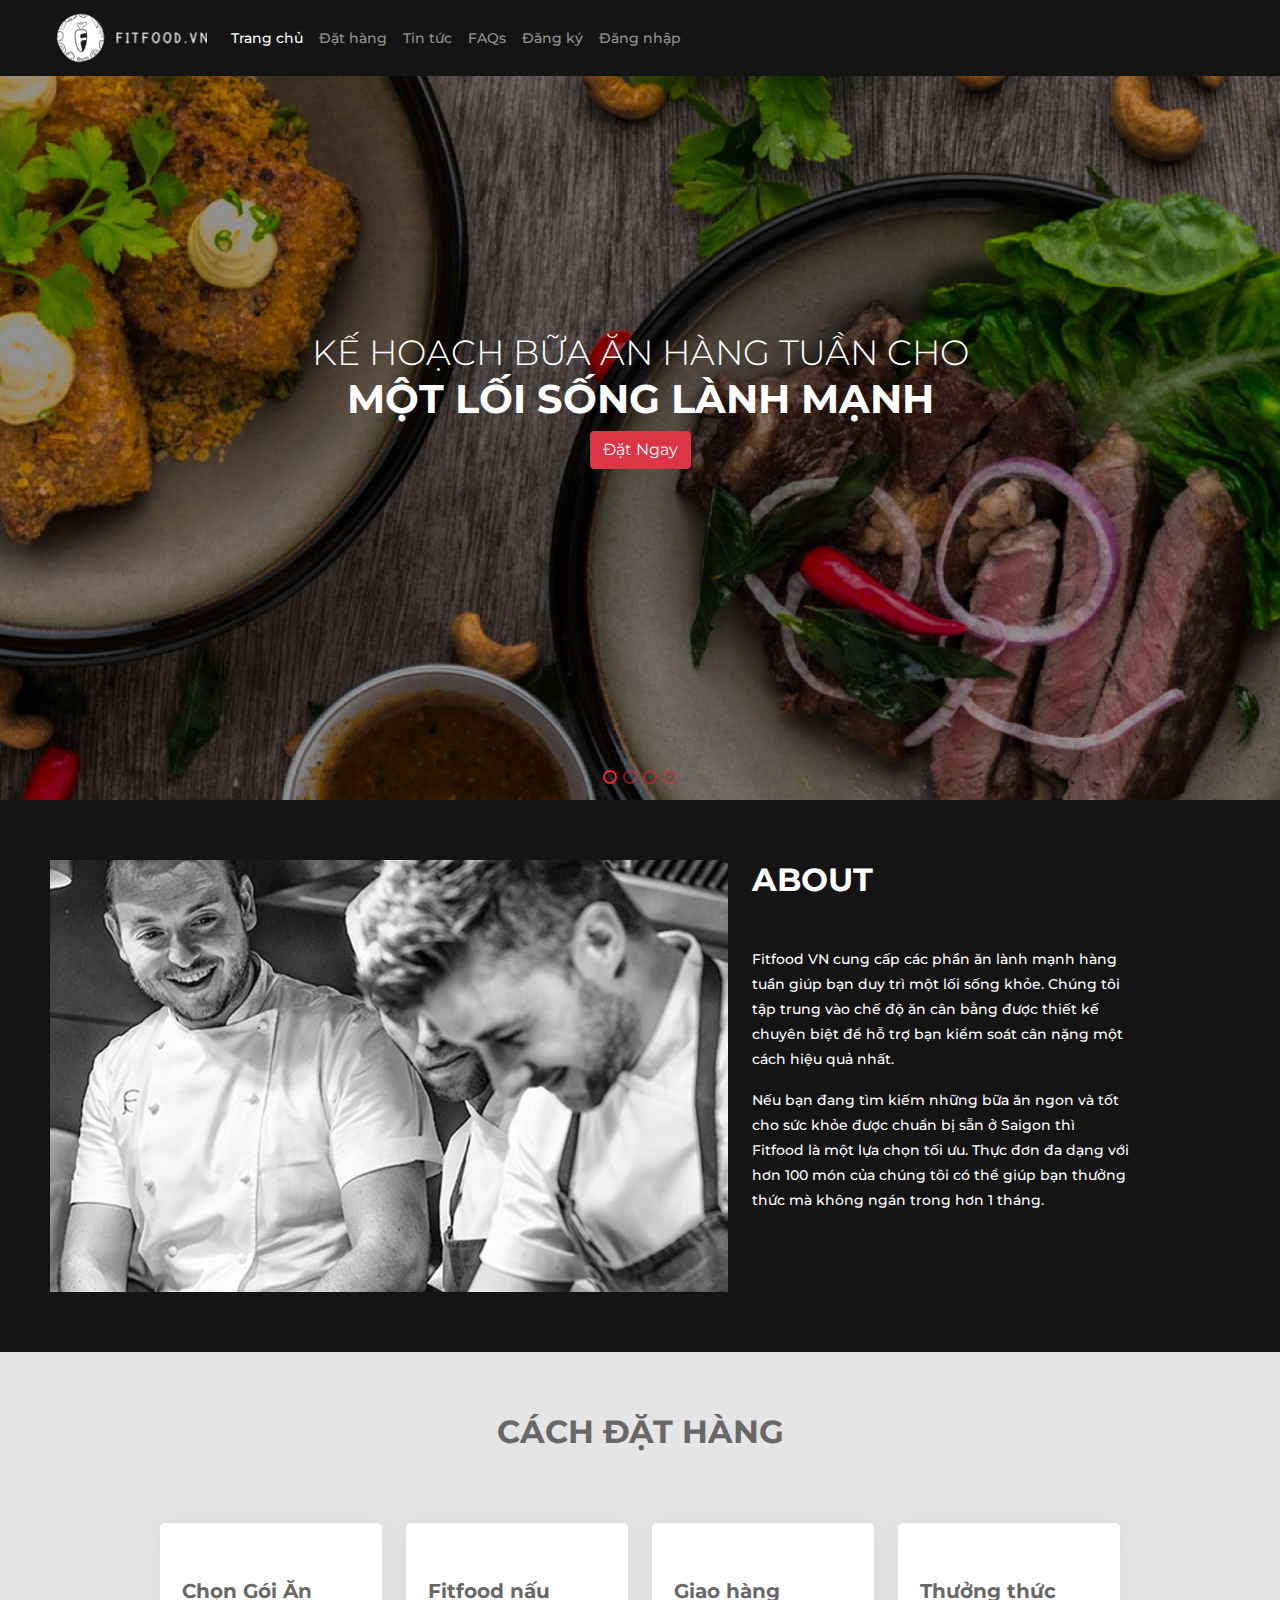
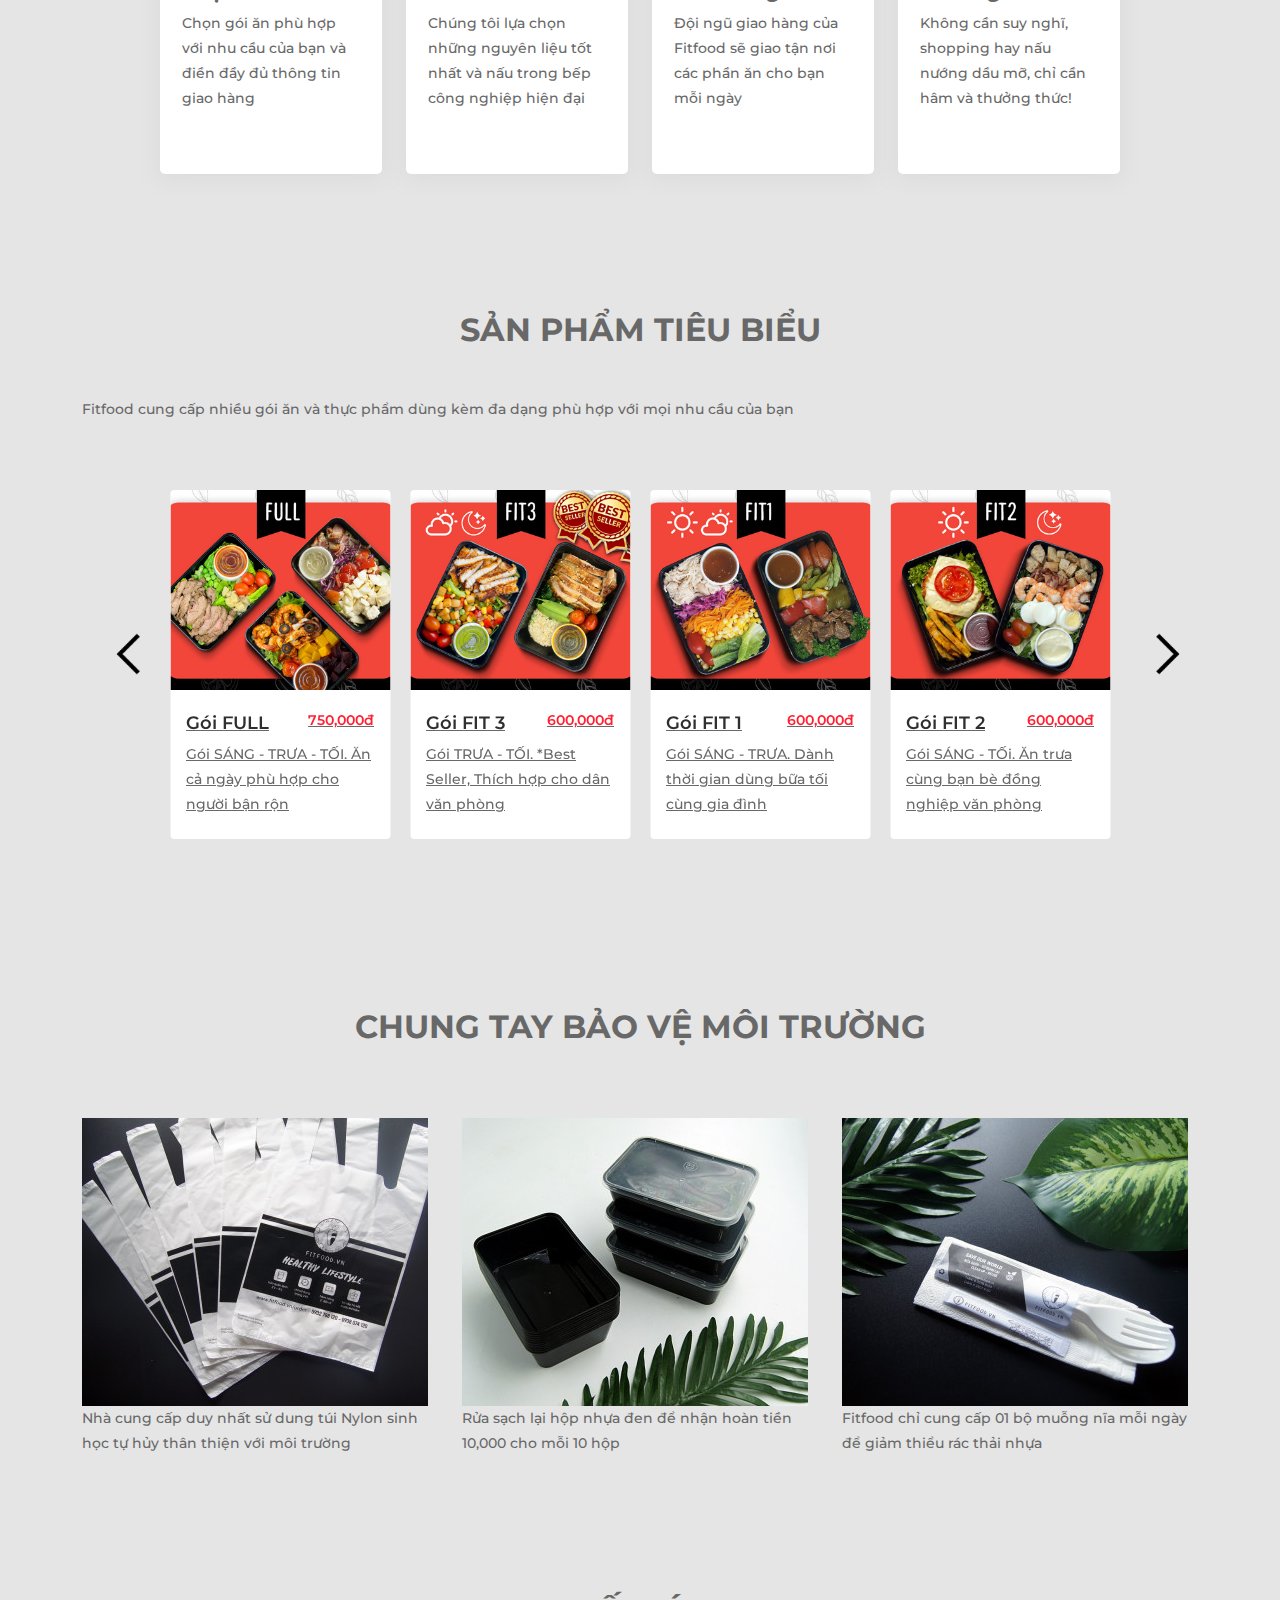
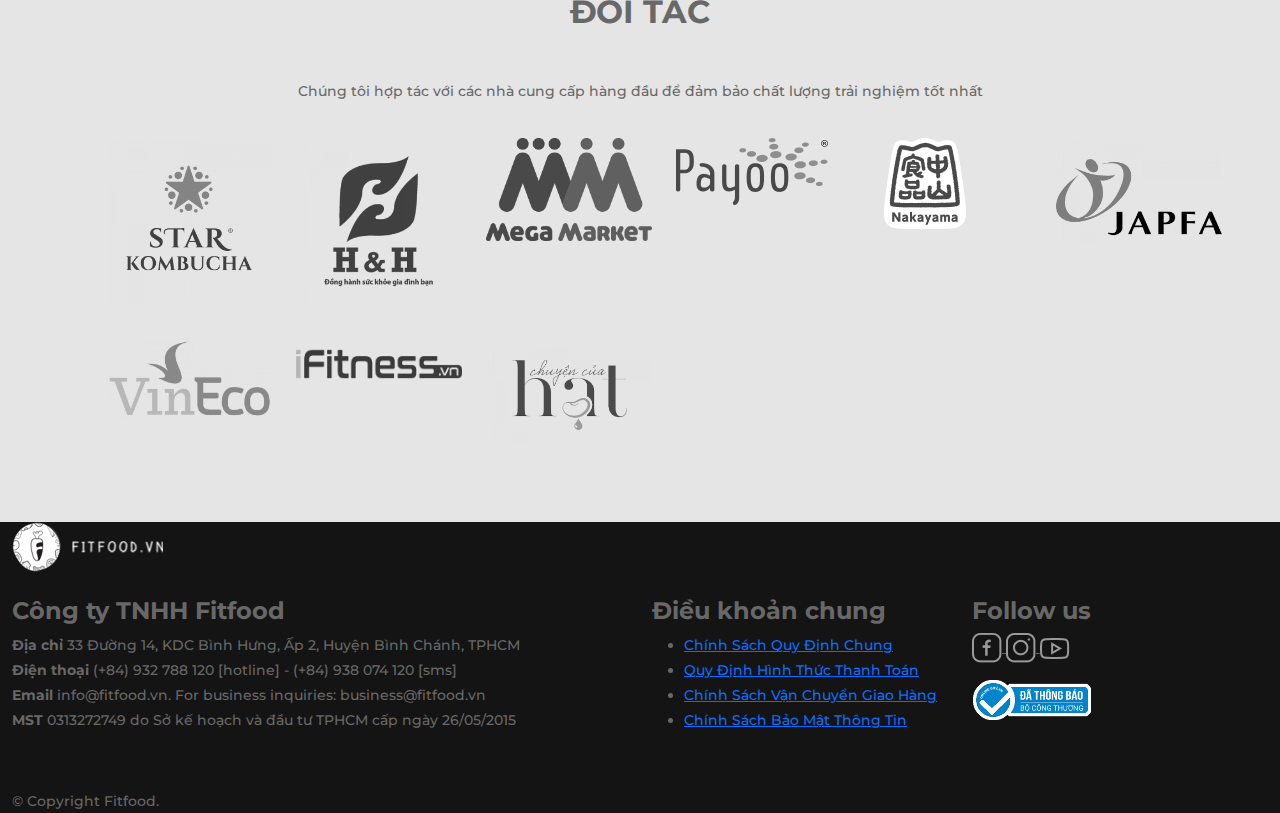
==== index.html @ a764856c "frontend for index,news,FAQs" ====
<!DOCTYPE html>
<html lang="en">

<head>
    <meta charset="UTF-8">
    <meta http-equiv="X-UA-Compatible" content="IE=edge">
    <meta name="viewport" content="width=device-width, initial-scale=1.0">
    <meta name="lang" content="vi">
    <title>Fitfood VN</title>
    <link rel="icon" href="favicon.ico">
    <link href="https://fonts.googleapis.com/css?family=Montserrat:300,400,500,600,700" rel="stylesheet">
    <script src="js/jquery-3.6.0.min.js"></script>
    <link rel="stylesheet" href="css/jquery.bxslider.min.css">
    <link rel="stylesheet" href="css/bootstrap.min.css">
    <link rel="stylesheet" href="css/style.css">
</head>

<body>
    <nav class="navbar navbar-expand-xl navbar-dark bg-dark fixed-top">
        <div class="container-fluid">
            <button class="navbar-toggler" type="button" data-bs-toggle="collapse" data-bs-target="#main-navigation"
                aria-controls="main-navigation" aria-expanded="false" aria-label="Toggle navigation">
                <span class="navbar-toggler-icon"></span>
            </button>
            <a class="navbar-brand " href="index.html"><img src="images/product/logo-fitfood.png" alt="" /></a>


            <div class="collapse navbar-collapse " id="main-navigation">
                <ul class="nav navbar-nav mr-auto ml-xl-auto order-2 order-xl-0">
                    <li class="nav-item">
                        <a class="active nav-link" href="index.html">
                            Trang chủ
                        </a>
                    </li>
                    <li class="nav-item">
                        <a class="nav-link" href="#">
                            Đặt hàng
                        </a>
                    </li>

                    <li class="nav-item">
                        <a class="nav-link" href="news.html">
                            Tin tức
                        </a>
                    </li>

                    <li class="nav-item">
                        <a class="nav-link" href="FAQs.html">
                            FAQs
                        </a>
                    </li>
                </ul>
                <ul class="nav navbar-nav navbar-sub order-1 order-xl-0">
                    <!-- Chưa đăng nhập -->
                    <li class="nav-item"><a id="btn-register" class="nav-link">Đăng ký</a></li>
                    <li class="nav-item"><a id="btn-login" class="nav-link">Đăng nhập</a></li>
                </ul>
            </div>
        </div>

    </nav>
    <main role="main">
        <!-- main slider -->
        <div id="main-banner" class="carousel slide" data-bs-ride="carousel">
            <ol class="carousel-indicators">
                <li data-bs-target="#main-banner" data-bs-slide-to="0" class="active"></li>
                <li data-bs-target="#main-banner" data-bs-slide-to="1"></li>
                <li data-bs-target="#main-banner" data-bs-slide-to="2"></li>
                <li data-bs-target="#main-banner" data-bs-slide-to="3"></li>
            </ol>
            <div class="carousel-inner">
                <div class="carousel-item active">
                    <img class="first-slide" src="images/product/1920x800/slider-1-1.jpg" alt="First slide"
                        class="img-responsive">
                    <div class="container">
                        <div class="carousel-caption">
                            <h1 class="title title-center">
                                <small>Kế hoạch bữa ăn hàng tuần cho </small> một lối sống lành mạnh
                            </h1>
                            <a href="#r" class="btn btn-danger">Đặt Ngay</a>
                        </div>
                    </div>
                </div>
                <div class="carousel-item">
                    <img class="second-slide" src="images/product/1920x800/slider-1-2.jpg" alt="Second slide"
                        class="img-responsive">
                    <div class="container">
                        <div class="carousel-caption ">
                            <h1 class="title title-center">
                                Trải nghiệm bữa ăn sạch <small>tươi ngon giàu dinh dưỡng</small>
                            </h1>
                            <a href="#" class="btn btn-danger">Đặt Ngay</a>
                        </div>
                    </div>
                </div>
                <div class="carousel-item">
                    <img class="third-slide " src="images/product/1920x800/slider-1-3.jpg" alt="Third slide">
                    <div class="container">
                        <div class="carousel-caption ">
                            <h1 class="title title-center">
                                <small>Nhà cung cấp bữa ăn sạch</small>lớn nhất Sài Gòn
                            </h1>
                        </div>
                    </div>
                </div>
                <div class="carousel-item">
                    <img class="fourth-slide" src="images/product/1920x800/slider-1-4.jpg" alt="Fourth slide">
                    <div class="container">
                        <div class="carousel-caption ">
                            <h1 class="title title-center">
                                Giải pháp Eat Clean <small>giao tận nơi</small>
                            </h1>
                        </div>
                    </div>
                </div>
            </div>

        </div>
        <!-- main about -->
        <section class="main-about">
            <div class="container-fluid bg-dark">
                <div class="row">
                    <div class="col-md-7 order-last order-md-first">
                        <img src="images/product/img-about-mobile.png" alt="" class="img-fluid" />
                    </div>
                    <div class="col-md-5 col-lg-4 text-white">
                        <h2 class="title pb-4 mb-4">About</h2>
                        <p>Fitfood VN cung cấp các phần ăn lành mạnh hàng tuần giúp bạn duy trì một lối sống khỏe.
                            Chúng
                            tôi tập trung vào chế độ ăn cân bằng được thiết kế chuyên biệt để hỗ trợ bạn kiểm soát
                            cân
                            nặng một cách hiệu quả nhất.
                        </p>
                        Nếu bạn đang tìm kiếm những bữa ăn ngon và tốt cho sức khỏe được chuẩn bị sẵn ở Saigon thì
                        Fitfood là một lựa chọn tối ưu. Thực đơn đa dạng với hơn 100 món của chúng tôi có thể giúp
                        bạn
                        thưởng thức mà không ngán trong hơn 1 tháng.
                        </p>
                    </div>
                </div>
            </div>
        </section>
        <!-- how it work -->
        <section class="how-it-work">
            <div class="container-fluid">
                <h2 class="title title-center pb-4 mb-5">Cách đặt hàng</h2>
                <div class="row">
                    <div class="offset-xl-1 col-xl-10">
                        <div class="row">
                            <div class="col-md-6 col-lg-3 mb-3">
                                <div class="item">

                                    <h5>Chọn Gói Ăn</h5>
                                    <p>Chọn gói ăn phù hợp với nhu cầu của bạn và điền đầy đủ thông tin giao hàng
                                    </p>
                                </div>
                            </div>
                            <div class="col-md-6 col-lg-3 mb-3">
                                <div class="item">

                                    <h5>Fitfood nấu</h5>
                                    <p>Chúng tôi lựa chọn những nguyên liệu tốt nhất và nấu trong bếp công nghiệp
                                        hiện
                                        đại</p>
                                </div>
                            </div>
                            <div class="col-md-6 col-lg-3 mb-3">
                                <div class="item">

                                    <h5>Giao hàng</h5>
                                    <p>Đội ngũ giao hàng của Fitfood sẽ giao tận nơi các phần ăn cho bạn mỗi ngày
                                    </p>
                                </div>
                            </div>
                            <div class="col-md-6 col-lg-3 mb-3">
                                <div class="item">

                                    <h5>Thưởng thức</h5>
                                    <p>Không cần suy nghĩ, shopping hay nấu nướng dầu mỡ, chỉ cần hâm và thưởng
                                        thức!
                                    </p>
                                </div>
                            </div>
                        </div>
                    </div>
                </div>
            </div>
        </section>
        <!-- featured product -->
        <section class="featured-product">
            <div class="container">
                <h2 class="title title-center pb-4 mb-4">Sản phẩm tiêu biểu</h2>
                <p class="des mb-5">Fitfood cung cấp nhiều gói ăn và thực phẩm dùng kèm đa dạng phù hợp với mọi nhu
                    cầu
                    của bạn</p>
                <div class="products">
                    <ul class="bxslider">
                        <li>
                            <a href="https://fitfood.vn/product/full" class="link">
                                <div class="card">
                                    <img src="images/product/500x315/full.jpg" class="card-img-top" alt="">
                                    <div class="card-body">
                                        <h5 class="card-title d-flex justify-content-between">Gói FULL
                                            <span>750,000đ</span>
                                        </h5>
                                        <p class="card-text">Gói SÁNG - TRƯA - TỐI. Ăn cả ngày phù hợp cho người bận
                                            rộn
                                        </p>

                                    </div>
                                </div>
                            </a>
                        </li>
                        <li>
                            <a href="https://fitfood.vn/product/fit3" class="link">
                                
                                <div class="card">
                                    <img src="images/product/500x315/fit3.jpg" class="card-img-top" alt="">
                                    <div class="card-body">
                                        <h5 class="card-title d-flex justify-content-between">Gói FIT 3
                                            <span>600,000đ</span>
                                        </h5>
                                        <p class="card-text">Gói TRƯA - TỐI. *Best Seller, Thích hợp cho dân văn
                                            phòng
                                        </p>

                                    </div>
                                </div>
                            </a>
                        </li>
                        <li>
                            <a href="https://fitfood.vn/product/fit1" class="link">
                                <div class="card">
                                    <img src="images/product/500x315/fit1.jpg" class="card-img-top" alt="">
                                    <div class="card-body">
                                        <h5 class="card-title d-flex justify-content-between">Gói FIT 1
                                            <span>600,000đ</span>
                                        </h5>
                                        <p class="card-text">Gói SÁNG - TRƯA. Dành thời gian dùng bữa tối cùng gia
                                            đình
                                        </p>

                                    </div>
                                </div>
                            </a>
                        </li>
                        <li>
                            <a href="https://fitfood.vn/product/fit2" class="link">
                                <div class="card">
                                    <img src="images/product/500x315/fit2.jpg" class="card-img-top" alt="">
                                    <div class="card-body">
                                        <h5 class="card-title d-flex justify-content-between">Gói FIT 2
                                            <span>600,000đ</span>
                                        </h5>
                                        <p class="card-text">Gói SÁNG - TỐi. Ăn trưa cùng bạn bè đồng nghiệp văn
                                            phòng
                                        </p>

                                    </div>
                                </div>
                            </a>
                        </li>
                        <li>
                            <a href="https://fitfood.vn/product/meat-s" class="link">
                                <div class="card">
                                    <img src="images/product/500x315/meat-s.jpg" class="card-img-top" alt="">
                                    <div class="card-body">
                                        <h5 class="card-title d-flex justify-content-between">Gói MEAT-S
                                            <span>1,200,000đ</span>
                                        </h5>
                                        <p class="card-text">Gói MEAT thêm phần ăn sáng thường. Tập luyện cường độ
                                            nặng
                                        </p>

                                    </div>
                                </div>
                            </a>
                        </li>
                        <li>
                            <a href="https://fitfood.vn/product/meat" class="link">
                                <div class="card">
                                    <img src="images/product/500x315/meat.jpg" class="card-img-top" alt="">
                                    <div class="card-body">
                                        <h5 class="card-title d-flex justify-content-between">Gói MEAT
                                            <span>950,000đ</span>
                                        </h5>
                                        <p class="card-text">Gói TRƯA - TỐI. Dành cho dân Gym. Gấp đôi đạm và rau
                                            củ.
                                        </p>

                                    </div>
                                </div>
                            </a>
                        </li>
                        <li>
                            <a href="https://fitfood.vn/product/veg" class="link">
                                <div class="card">
                                    <img src="images/product/500x315/veg.jpg" class="card-img-top" alt="">
                                    <div class="card-body">
                                        <h5 class="card-title d-flex justify-content-between">Gói CHAY
                                            <span>600,000đ</span>
                                        </h5>
                                        <p class="card-text">Gói CHAY menu riêng 2 bữa. Nấu theo phong cách Âu</p>

                                    </div>
                                </div>
                            </a>
                        </li>
                    </ul>

                </div>
            </div>
        </section>
        <!-- environmental friendly -->
        <section class="environmental">
            <div class="container">
                <h2 class="title title-center pb-4 mb-5">Chung tay bảo vệ Môi trường</h2>
                <div class="row slider">
                    <div class="col-md-4 item">
                        <img src="images/product/346x248/tui ni long.jfif" alt="" border="0" class="img-fluid" />
                        <p>Nhà cung cấp duy nhất sử dung túi Nylon sinh học tự hủy thân thiện với môi trường</p>
                    </div>
                    <div class="col-md-4 item">
                        <img src="images/product/346x248/hop nhua.jfif" alt="" border="0" class="img-fluid" />
                        <p>Rửa sạch lại hộp nhựa đen để nhận hoàn tiền 10,000 cho mỗi 10 hộp</p>
                    </div>
                    <div class="col-md-4 item">
                        <img src="images/product/346x248/muong dia.jfif" alt="" border="0" class="img-fluid" />
                        <p>Fitfood chỉ cung cấp 01 bộ muỗng nĩa mỗi ngày để giảm thiểu rác thải nhựa</p>
                    </div>
                </div>
            </div>
        </section>
        <!-- partners -->
        <section class="partners">
            <div class="container">
                <h2 class="title title-center pb-4 mb-4">Đối tác</h2>
                <p class="text-center">Chúng tôi hợp tác với các nhà cung cấp hàng đầu để đảm bảo chất lượng trải
                    nghiệm
                    tốt nhất</p>
                <div class="text-center">
                    <div class="row">
                        <div class="col-2">
                            <img src="images/product/300x0/logo-star-kombucha.png" alt="" border="0" class="img-fluid" />
                        </div>
                        <div class="col-2">
                            <img src="images/product/300x0/logo-H&H.png" alt="" border="0" class="img-fluid" />
                        </div>
                        <div class="col-2">
                            <img src="images/product/300x0/logo-megamarket.png" alt="" border="0" class="img-fluid" />
                        </div>
                        <div class="col-2">
                            <img src="images/product/300x0/logo-payoo.png" alt="" border="0" class="img-fluid" />
                        </div>
                        <div class="col-2">
                            <img src="images/product/300x0/logo-nakayama.png" alt="" border="0" class="img-fluid" />
                        </div>
                        <div class="col-2">
                            <img src="images/product/300x0/logo-jafpa.png" alt="" border="0" class="img-fluid" />
                        </div>
                        <div class="col-2">
                            <img src="images/product/300x0/logo-vineco.png" alt="" border="0" class="img-fluid" />
                        </div>
                        <div class="col-2">
                            <img src="images/product/300x0/logo-fitness.png" alt="" border="0" class="img-fluid" />
                        </div>
                        <div class="col-2">
                            <img src="images/product/300x0/logo-cch.png" alt="" border="0" class="img-fluid" />
                        </div>
                    </div>
                </div>
            </div>
        </section>
    </main>

    <footer class="footer-main bg-dark">
        <div class="container-fluid ">
            <a href="index.html" class="mb-4 d-block">
                <img src="images/product/logo-fitfood.png" alt="" border="0" />
            </a>
            <div class="widget-footer mb-4">
                <div class="row">
                    <div class="col-md-6 mb-3">
                        <h4>Công ty TNHH Fitfood</h4>
                        <p>
                            <strong>Địa chỉ</strong> 33 Đường 14, KDC Bình Hưng, Ấp 2, Huyện Bình Chánh, TPHCM<br />
                            <strong>Điện thoại</strong> (+84) 932 788 120 [hotline] - (+84) 938 074 120 [sms]<br />
                            <strong>Email</strong> info@fitfood.vn. For business inquiries:
                            business@fitfood.vn<br />
                            <strong>MST</strong> 0313272749 do Sở kế hoạch và đầu tư TPHCM cấp ngày 26/05/2015
                        </p>
                    </div>
                    <div class="col-md-3 mb-3">
                        <h4>Điều khoản chung</h4>
                        <ul>
                            <li><a href="#">Chính Sách Quy Định Chung</a></li>
                            <li><a href="#">Quy Định Hình Thức Thanh Toán</a></li>
                            <li><a href="#">Chính Sách Vận Chuyển Giao Hàng</a></li>
                            <li><a href="#">Chính Sách Bảo Mật Thông Tin</a></li>
                        </ul>
                    </div>
                    <div class="col-md-3 mb-3">
                        <h4>Follow us</h4>
                        <div class="social mb-3">
                            <a href="#" target="_blank">
                                <img src="images/product/ic-fb.png" alt="" border="0" />
                            </a>
                            <a href="#" target="_blank">
                                <img src="images/product/ic-instagram.png" alt="" border="0" />
                            </a>
                            <a href="#" target="_blank">
                                <img src="images/product/ic-youtube.png" alt="" border="0" />
                            </a>
                        </div>
                        <div>
                            <a href="http://online.gov.vn/HomePage/CustomWebsiteDisplay.aspx?DocId=34289">
                                <img src="images/product/logo-bocongthuong.png" alt="" border="0" width="120px" />
                            </a>
                        </div>
                    </div>
                </div>
            </div>
            <p class="copyright mb-0">© Copyright Fitfood.</p>
        </div>
    </footer>


    <script src="js/bootstrap.bundle.min.js"></script>
    <script src="js/jquery.bxslider.min.js"></script>
    <script src="js/jquery.cookie.js"></script>
    <script src="js/main.js"></script>

</body>

</html>
---- css/style.css ----
.bg-dark {
    background-color: #141414 !important;
  }
  
  body {
    background-color: #E5E5E5;
    font-family: "Montserrat", sans-serif;
    font-weight: 500;
    font-size: 0.9rem;
    line-height: 1.5625rem;
    color: #686868;
  }
  
  h1, h2, h3, h4, h5, h6 {
    font-family: "Montserrat", sans-serif;
    font-weight: bold;
    line-height: normal;
  }
  h1.title, h2.title, h3.title, h4.title{
      text-transform: uppercase;
      
  }
  .title-center{
      text-align: center;
  }
  
  input, textarea, select, button {
    font-family: "Montserrat", sans-serif;
    font-size: 0.8rem;
    color: #686868;
  }
  /*navbar*/
  .navbar {
    padding: 0.5rem 20px;
  }
  @media (min-width: 1200px) {
    .navbar-brand {
      margin-left: 1.5rem;
    }
  }
  /*top-inner*/
  .top-inner {
    padding: 8.5rem 0;
  }
  
 
  .carousel-indicators li {
    width: 10px!important;
    height: 10px!important;
    border-radius: 50%;
    border: 2px solid #FF2033 !important;
    background: rgba(30, 30, 30, 0.3)!important;
  }
  /*main-banner*/
#main-banner.carousel img{
    background-position: center;
    background-repeat: no-repeat;
    background-size: cover;
    max-height: 100vh;
    display: flex;
    flex-direction: column;
    align-items: center;
    justify-content: center;
}
.carousel-caption{
    transform: translateY(-50%);
    bottom: initial;
    top: 50%;
}
#main-banner h1 {
    color: #FFFFFF;
    text-align: center;
}
#main-banner h1 small {
    font-weight: 300;
    display: block;
}
/*main-about*/
.main-about .container-fluid {
    padding: 60px 50px;
}
.main-about .title{
    text-align: left;
}

.how-it-work, .environmental, .partners, .featured-product{
    padding: 60px 50px;;
  }
  /*how-it-work*/
  .how-it-work .item {
    background: #FFFFFF;
    box-shadow: 0px 3px 20px rgba(184, 184, 184, 0.25);
    border-radius: 5px;
    padding: 56px 22px 47px;
    height: 100%;
    min-height: 240px;
  }
  /*featured product*/
  .bx-wrapper {
    margin-bottom: 0;
    box-shadow: none;
    border: none;
    background: transparent;
  }
  .bx-wrapper .bx-pager.bx-default-pager {
    bottom: 30px;
  }
  .bx-wrapper .bx-pager.bx-default-pager a {
    background: rgba(30, 30, 30, 0.3);
    border: 2px solid #AAAAAA;
    width: 12px;
    height: 12px;
    margin: 0 10px;
    -moz-border-radius: 6px;
    -webkit-border-radius: 6px;
    border-radius: 6px;
  }
  .bx-wrapper .bx-pager.bx-default-pager a.active, .bx-wrapper .bx-pager.bx-default-pager a:focus, .bx-wrapper .bx-pager.bx-default-pager a:hover {
    background: rgba(30, 30, 30, 0.3);
    border: 2px solid #FF2033;
  }
  .bx-wrapper .bx-controls-direction a {
    margin-top: -25px;
    width: 50px;
    height: 50px;
    background-repeat: no-repeat;
    background-size:contain;
    
  }
  .bx-wrapper .bx-prev {
    left: -4rem;
    background-position: 0 0;
    background-image: url("/images/product/prev.png");
    background-size:contain;
    background-repeat: no-repeat;
  }
  
  .bx-wrapper .bx-next {
    right: -5rem;
    background-position: 0 0;
    background-image: url("/images/product/next.png");
    background-size:contain;
    background-repeat: no-repeat;
  }
  .bx-wrapper .bx-next:hover {
    right: -5rem;
    background-position: 0 0;
    background-image: url("/images/product/next.png");
    background-size:contain;
    background-repeat: no-repeat;
  }
 
  
  @media (min-width: 1200px) {
    .products .bx-wrapper {
      margin: 3rem auto;
    }
    .products .bx-wrapper .bx-viewport {
      box-sizing: content-box;
      padding: 1.25rem 1.25rem 0 0;
    }
  }
  .products .bxslider {
    display: flex;
    justify-content: center;
  }
  .products .bxslider li {
    width: 280px;
    margin-right: 32px;
  }
  @media (max-width: 1199.98px) {
    .products .bxslider {
      margin: 0 calc((100% - 280px)/2);
    }
  }
  @media (max-width: 1199.98px) and (max-width: 767.98px) {
    .products .bxslider {
      margin: 0 calc((100% - 250px)/2);
    }
    .products .bxslider li {
      margin-right: 16px;
    }
  }
  .products a.link {
    display: block;
    position: relative;
    color: #686868;
  }
  .products a.link .icon {
    width: 40px;
    height: 40px;
    border-radius: 50%;
    position: absolute;
    top: -20px;
    right: -20px;
    z-index: 99;
    text-align: center;
    line-height: 40px;
    display: none;
    background: #fff;
  }
  .products a.link .icon .fa {
    font-size: 20px;
    color: #FF2033;
  }
  @media (min-width: 1200px) {
    .products a.link:before {
      display: block;
      content: "";
      width: 100%;
      height: 100%;
      position: absolute;
      top: 0;
      left: 0;
      z-index: 98;
      border: 2px solid transparent;
      border-radius: 5px;
    }
  }
  .products a.link:hover {
    text-decoration: none;
  }
  @media (min-width: 1200px) {
    .products a.link:hover:before {
      background: rgba(0, 0, 0, 0.6);
      border: 2px solid #FFFFFF;
    }
    .products a.link:hover .icon {
      display: block;
    }
  }
  .products .card {
    background: #FFFFFF;
    
    border: none;
  }
  .products .card .card-img-top {
    width: 280px;
    height: 200px;
    object-fit: cover;
    border-radius: 0.3125rem 0.3125rem 0 0;
  }
  .products .card .card-body {
    padding: 1.375rem 1rem;
  }
  .products .card .card-body .card-title {
    font-weight: 600;
    font-size: 1.125rem;
    color: #2F2F2F;
  }
  .products .card .card-body .card-title span {
    line-height: 1rem;
    font-size: 0.875rem;
    color: #FF2033;
  }
  .products .card .card-body .card-text {
    text-align: left;
  }
  .products .card .card-body .btn {
    line-height: 1rem;
    font-size: 0.875rem;
    padding: 7px 0;
    width: 110px;
  }
  /*partners*/
  .partners img {
    margin: 18px 24px;
    display: inline-block;
    -webkit-filter: grayscale(100%);
    filter: grayscale(100%);
  }
  .partners img {
    margin: 18px 24px;
    display: inline-block;
    -webkit-filter: grayscale(100%);
    filter: grayscale(100%);
  }
/*news*/
.article {
    background: #FFFFFF;
    border: 1px solid #EAEAEA;
    box-shadow: 0px 3px 20px rgba(184, 184, 184, 0.25);
    border-radius: 5px;
    padding: 30px;
  }
  .article .title a {
    color: #2F2F2F;
    text-decoration: none;
  }
  .article .title a:hover {
    color: #FF2033;
    text-decoration: none;
  }
  .article .meta {
    font-size: 0.8rem;
    color: #FF2033;
  }
  .card-header .btn-link {
    font-weight: 600;
    font-size: 0.9rem;
    color: #2F2F2F;
    text-decoration: none;
  }
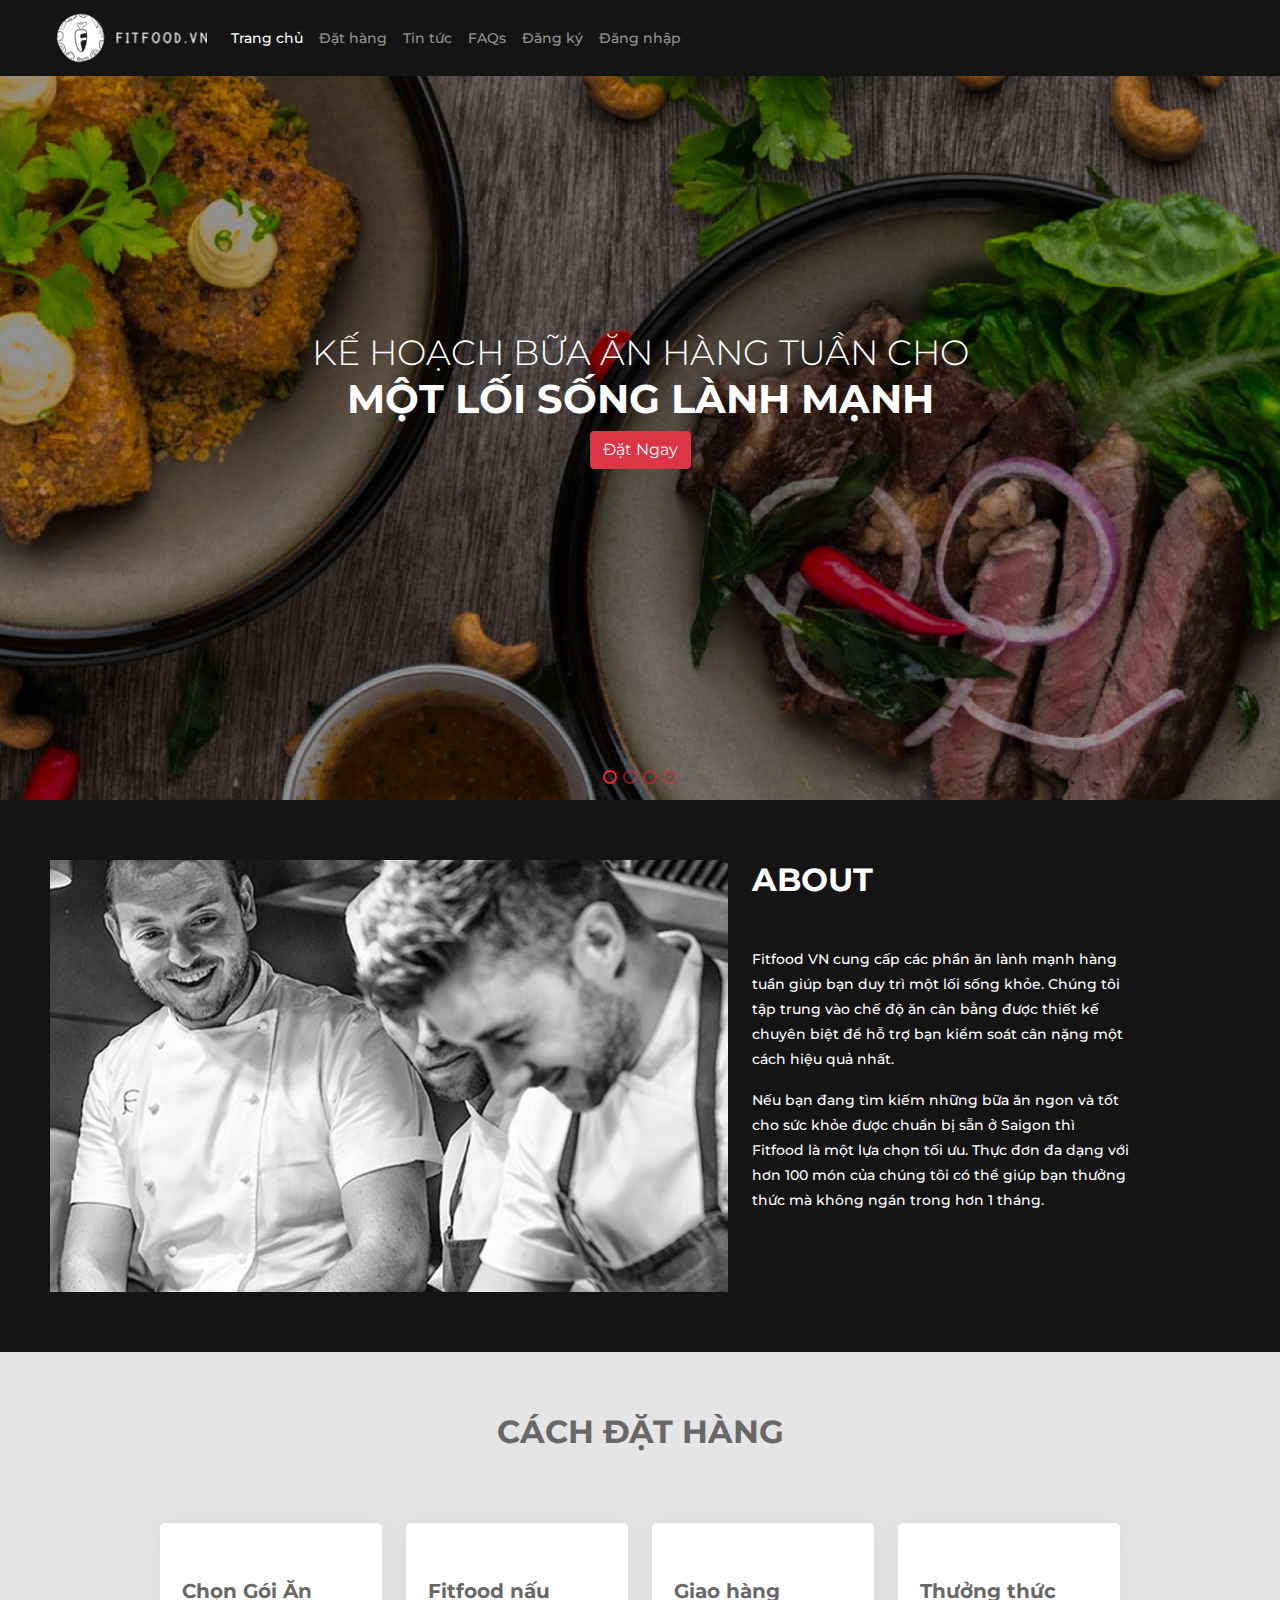
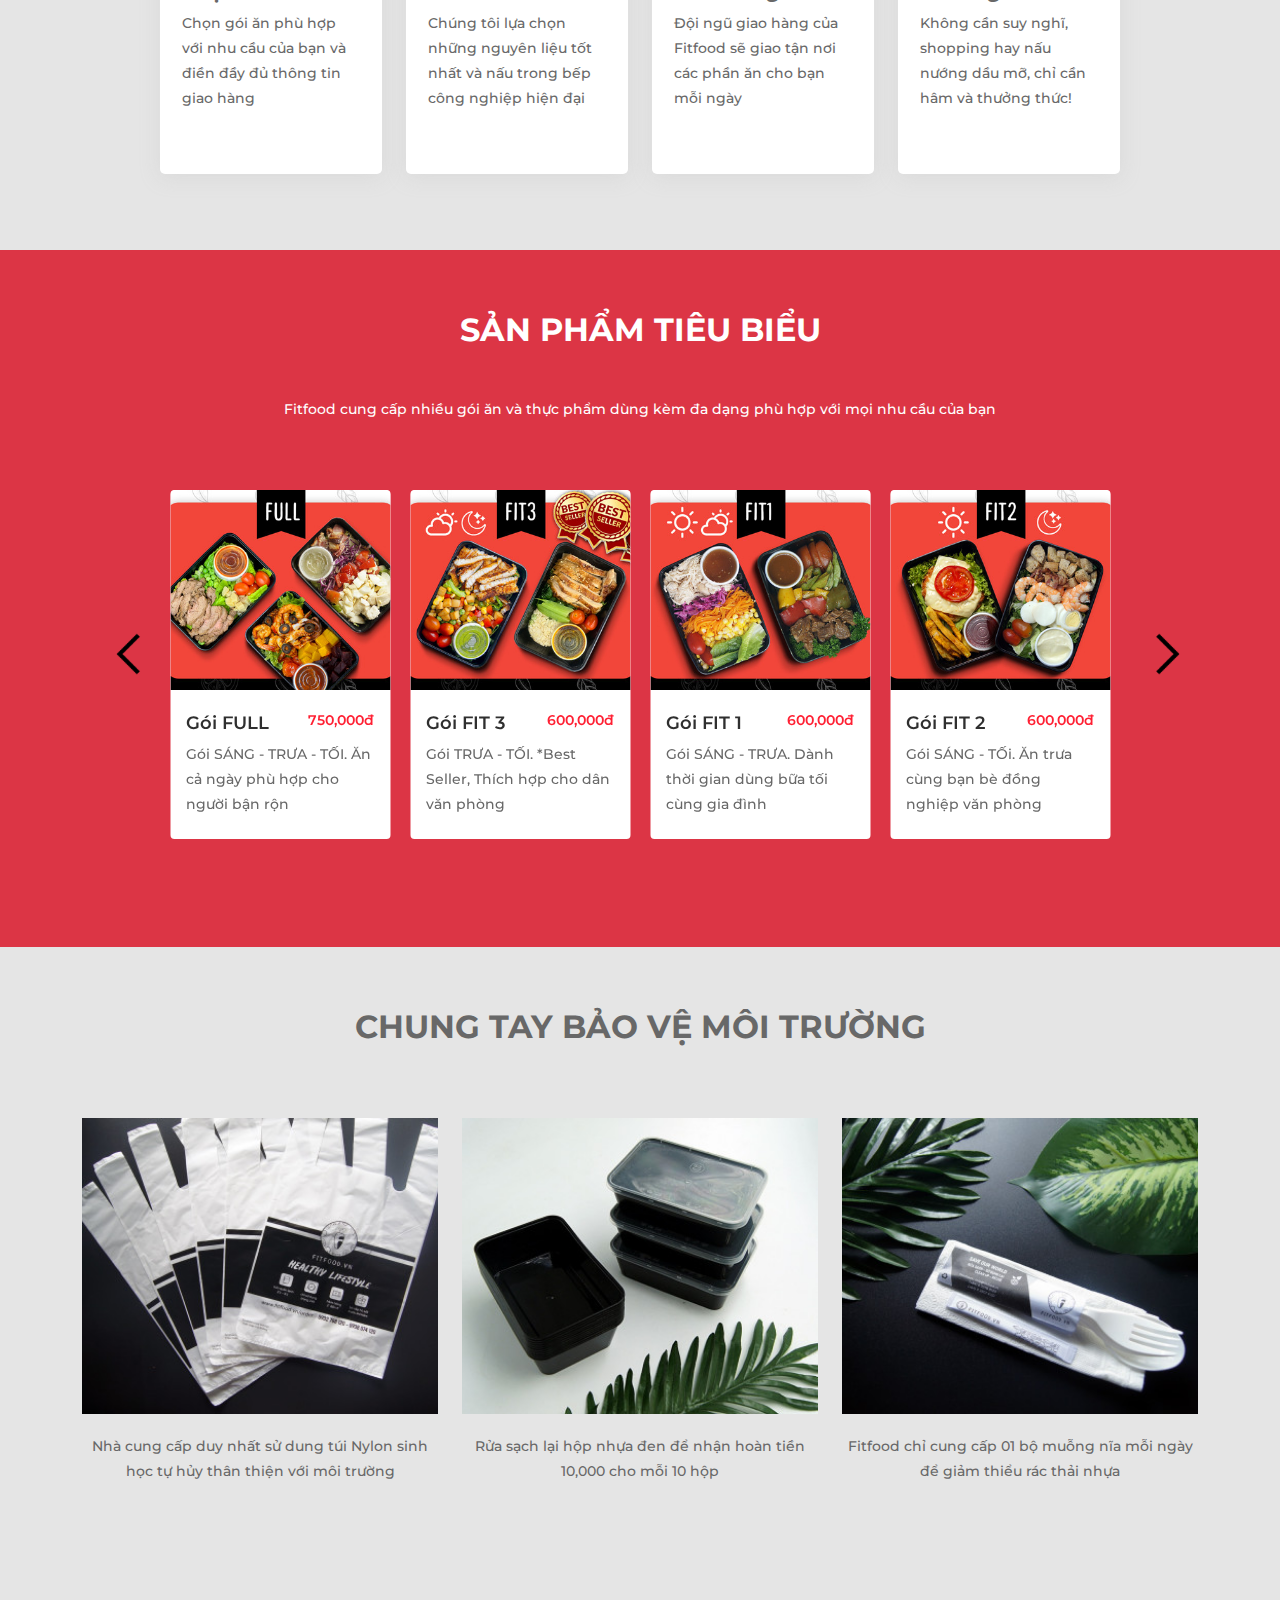
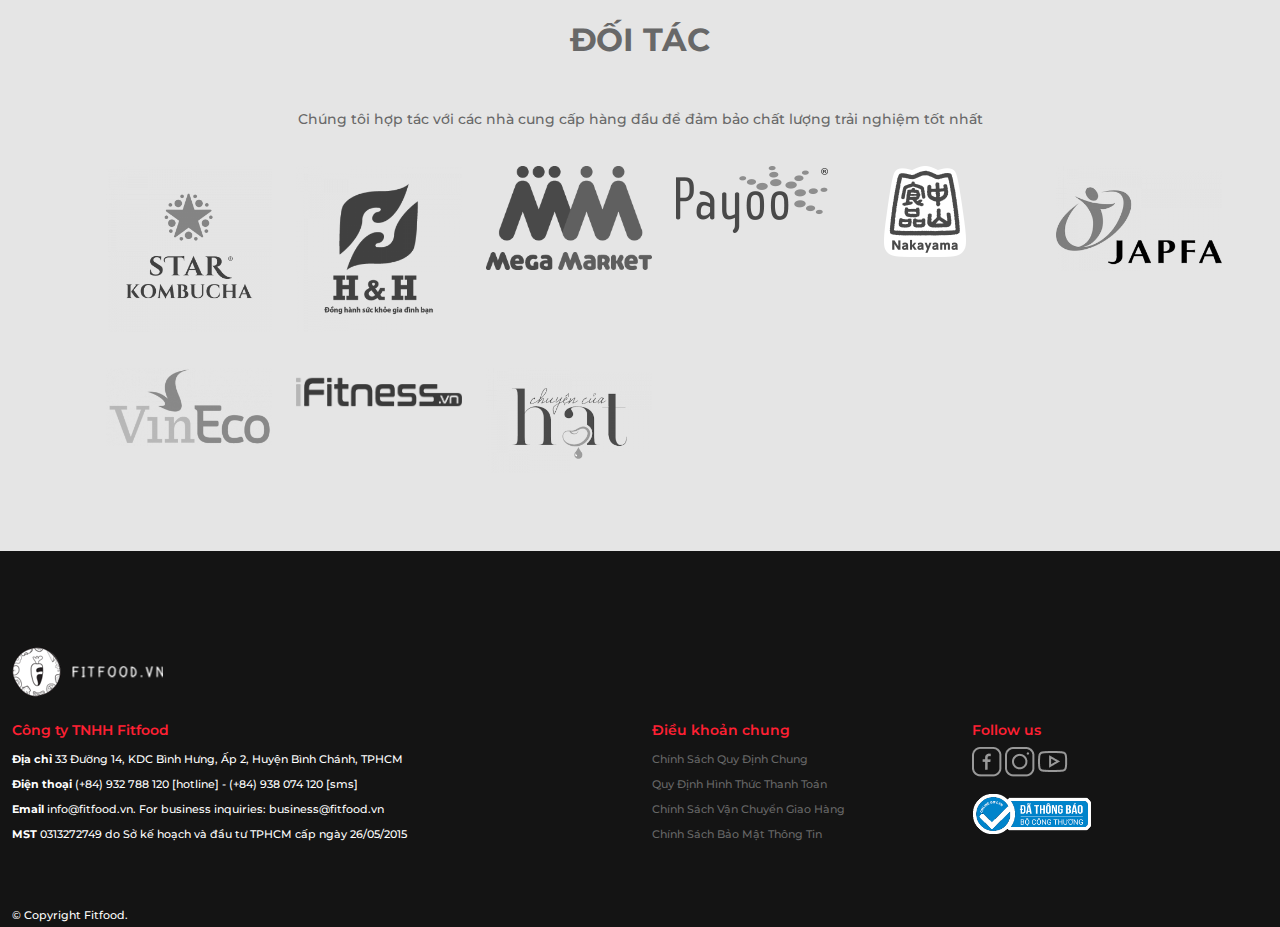
==== commit 75f266d0: "change a little css, html index, footer and main.js" ====
--- a/index.html
+++ b/index.html
@@ -9,7 +9,6 @@
     <title>Fitfood VN</title>
     <link rel="icon" href="favicon.ico">
     <link href="https://fonts.googleapis.com/css?family=Montserrat:300,400,500,600,700" rel="stylesheet">
-    <script src="js/jquery-3.6.0.min.js"></script>
     <link rel="stylesheet" href="css/jquery.bxslider.min.css">
     <link rel="stylesheet" href="css/bootstrap.min.css">
     <link rel="stylesheet" href="css/style.css">
@@ -59,7 +58,7 @@
         </div>
 
     </nav>
-    <main role="main">
+    <div class="main" role="main">
         <!-- main slider -->
         <div id="main-banner" class="carousel slide" data-bs-ride="carousel">
             <ol class="carousel-indicators">
@@ -187,10 +186,10 @@
             </div>
         </section>
         <!-- featured product -->
-        <section class="featured-product">
-            <div class="container">
-                <h2 class="title title-center pb-4 mb-4">Sản phẩm tiêu biểu</h2>
-                <p class="des mb-5">Fitfood cung cấp nhiều gói ăn và thực phẩm dùng kèm đa dạng phù hợp với mọi nhu
+        <section class="featured-product bg-danger">
+            <div class="container-fluid">
+                <h2 class="title title-center pb-4 mb-4 text-white">Sản phẩm tiêu biểu</h2>
+                <p class="des mb-5 text-center text-white">Fitfood cung cấp nhiều gói ăn và thực phẩm dùng kèm đa dạng phù hợp với mọi nhu
                     cầu
                     của bạn</p>
                 <div class="products">
@@ -316,17 +315,17 @@
             <div class="container">
                 <h2 class="title title-center pb-4 mb-5">Chung tay bảo vệ Môi trường</h2>
                 <div class="row slider">
-                    <div class="col-md-4 item">
+                    <div class=" col-sm-4  item">
                         <img src="images/product/346x248/tui ni long.jfif" alt="" border="0" class="img-fluid" />
-                        <p>Nhà cung cấp duy nhất sử dung túi Nylon sinh học tự hủy thân thiện với môi trường</p>
-                    </div>
-                    <div class="col-md-4 item">
+                        <p class="text-center">Nhà cung cấp duy nhất sử dung túi Nylon sinh học tự hủy thân thiện với môi trường</p>
+                    </div>
+                    <div class="col-sm-4 item">
                         <img src="images/product/346x248/hop nhua.jfif" alt="" border="0" class="img-fluid" />
-                        <p>Rửa sạch lại hộp nhựa đen để nhận hoàn tiền 10,000 cho mỗi 10 hộp</p>
-                    </div>
-                    <div class="col-md-4 item">
+                        <p class="text-center">Rửa sạch lại hộp nhựa đen để nhận hoàn tiền 10,000 cho mỗi 10 hộp</p>
+                    </div>
+                    <div class="col-sm-4 item">
                         <img src="images/product/346x248/muong dia.jfif" alt="" border="0" class="img-fluid" />
-                        <p>Fitfood chỉ cung cấp 01 bộ muỗng nĩa mỗi ngày để giảm thiểu rác thải nhựa</p>
+                        <p class="text-center">Fitfood chỉ cung cấp 01 bộ muỗng nĩa mỗi ngày để giảm thiểu rác thải nhựa</p>
                     </div>
                 </div>
             </div>
@@ -371,9 +370,9 @@
                 </div>
             </div>
         </section>
-    </main>
-
-    <footer class="footer-main bg-dark">
+    </div>
+
+    <div class="footer bg-dark">
         <div class="container-fluid ">
             <a href="index.html" class="mb-4 d-block">
                 <img src="images/product/logo-fitfood.png" alt="" border="0" />
@@ -422,9 +421,9 @@
             </div>
             <p class="copyright mb-0">© Copyright Fitfood.</p>
         </div>
-    </footer>
-
-
+    </div>
+
+    <script src="js/jquery-3.6.0.min.js"></script>
     <script src="js/bootstrap.bundle.min.js"></script>
     <script src="js/jquery.bxslider.min.js"></script>
     <script src="js/jquery.cookie.js"></script>
--- a/css/style.css
+++ b/css/style.css
@@ -38,6 +38,35 @@
     .navbar-brand {
       margin-left: 1.5rem;
     }
+  }
+  /*footer*/
+  .footer {
+    font-size: 0.7rem;
+    color: #FFFFFF;
+    padding-top: 6rem;
+  }
+  .footer h4 {
+    font-weight: 600;
+    font-size: 0.9rem;
+    color: #FF2033;
+  }
+  .footer ul {
+    padding: 0;
+    margin: 0;
+    list-style: none;
+  }
+  .footer a {
+    color:#686868;;
+    text-decoration: none;
+  }
+  .footer a:hover {
+    text-decoration: underline;
+  }
+  .footer .social a:hover {
+    text-decoration: none;
+  }
+  .footer .social a:hover img {
+    opacity: 0.75;
   }
   /*top-inner*/
   .top-inner {
@@ -137,19 +166,13 @@
   }
   
   .bx-wrapper .bx-next {
-    right: -5rem;
-    background-position: 0 0;
-    background-image: url("/images/product/next.png");
+    right: -5rem !important;
+    background-position: 0 0 !important;
+    background-image: url("/images/product/next.png")!important;
     background-size:contain;
     background-repeat: no-repeat;
   }
-  .bx-wrapper .bx-next:hover {
-    right: -5rem;
-    background-position: 0 0;
-    background-image: url("/images/product/next.png");
-    background-size:contain;
-    background-repeat: no-repeat;
-  }
+
  
   
   @media (min-width: 1200px) {
@@ -186,24 +209,9 @@
     display: block;
     position: relative;
     color: #686868;
-  }
-  .products a.link .icon {
-    width: 40px;
-    height: 40px;
-    border-radius: 50%;
-    position: absolute;
-    top: -20px;
-    right: -20px;
-    z-index: 99;
-    text-align: center;
-    line-height: 40px;
-    display: none;
-    background: #fff;
-  }
-  .products a.link .icon .fa {
-    font-size: 20px;
-    color: #FF2033;
-  }
+    text-decoration: none;
+  }
+  
   @media (min-width: 1200px) {
     .products a.link:before {
       display: block;
@@ -219,15 +227,12 @@
     }
   }
   .products a.link:hover {
-    text-decoration: none;
+    text-decoration: underline;
   }
   @media (min-width: 1200px) {
     .products a.link:hover:before {
       background: rgba(0, 0, 0, 0.6);
       border: 2px solid #FFFFFF;
-    }
-    .products a.link:hover .icon {
-      display: block;
     }
   }
   .products .card {
@@ -251,7 +256,7 @@
   }
   .products .card .card-body .card-title span {
     line-height: 1rem;
-    font-size: 0.875rem;
+    font-size: 0.9rem;
     color: #FF2033;
   }
   .products .card .card-body .card-text {
@@ -259,9 +264,13 @@
   }
   .products .card .card-body .btn {
     line-height: 1rem;
-    font-size: 0.875rem;
+    font-size: 0.9rem;
     padding: 7px 0;
     width: 110px;
+  }
+  .environmental .item img {
+    width: 100%;
+    margin-bottom: 20px;
   }
   /*partners*/
   .partners img {
